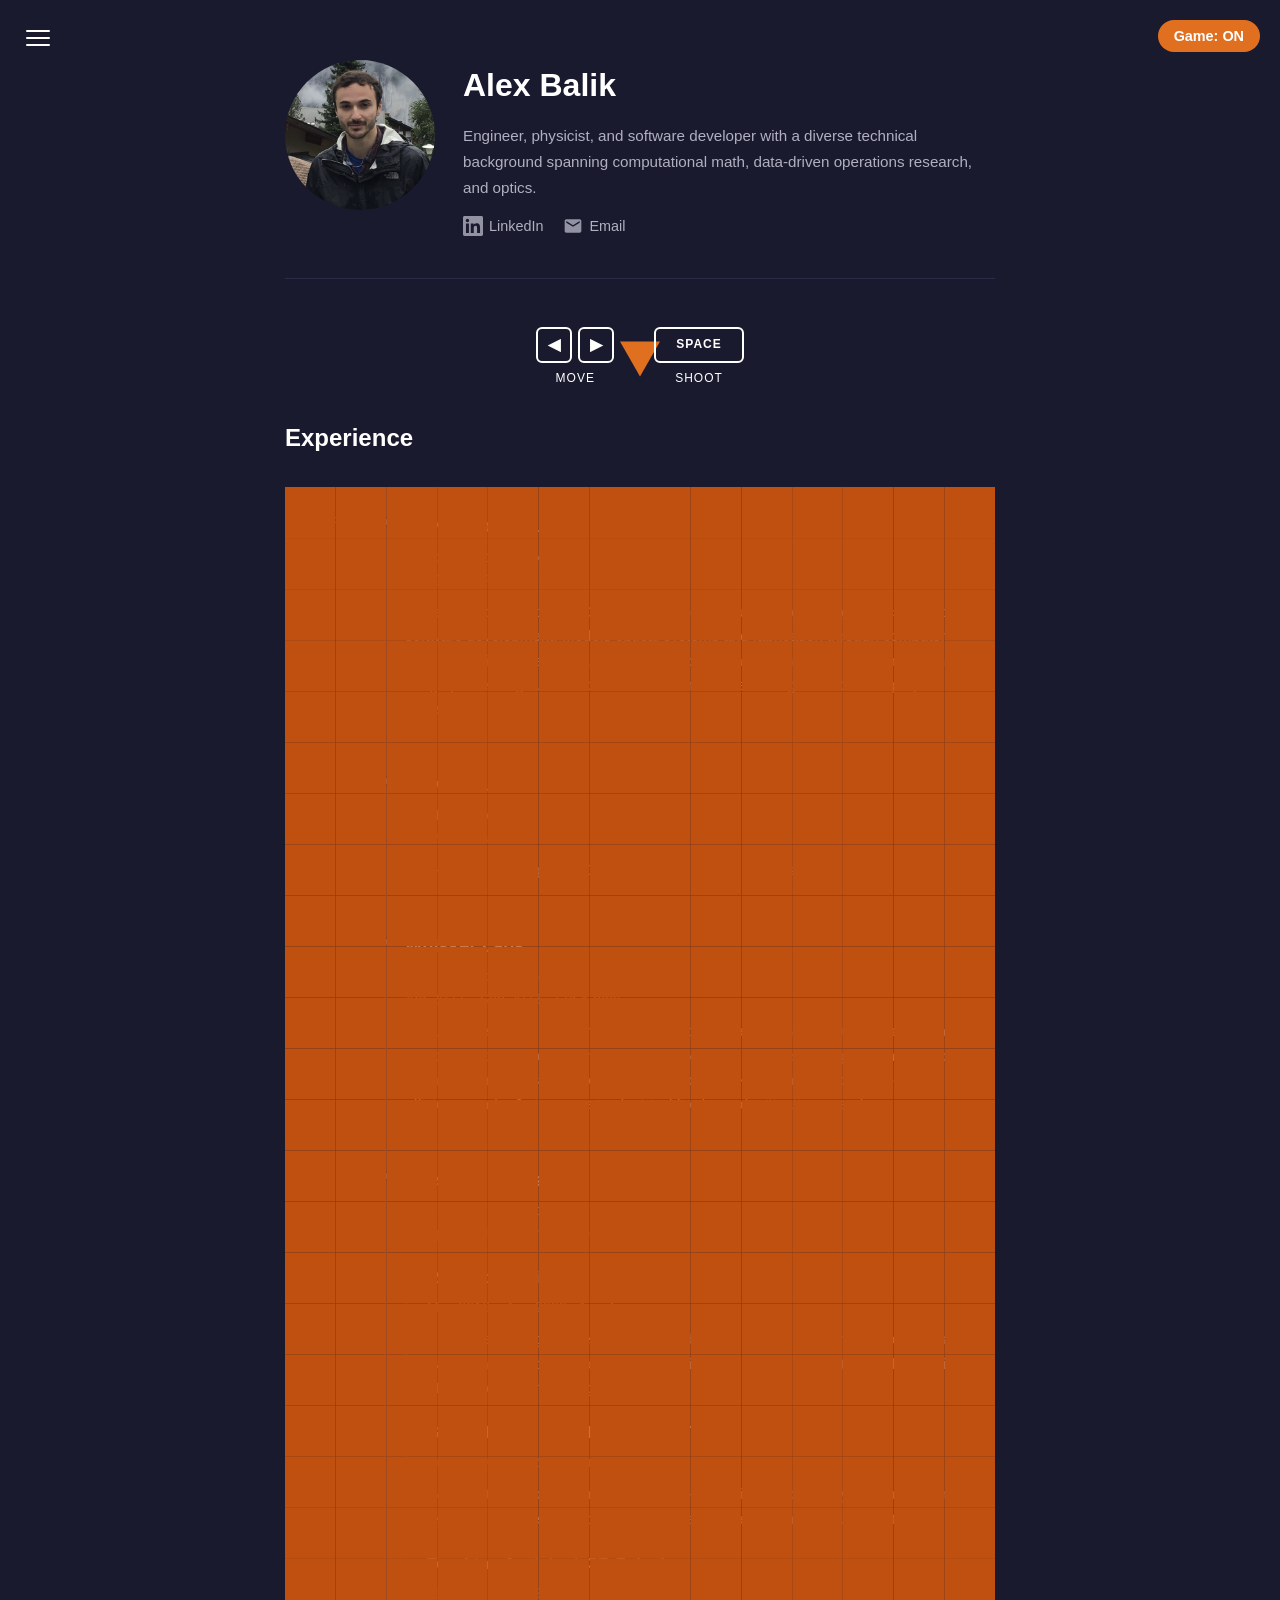
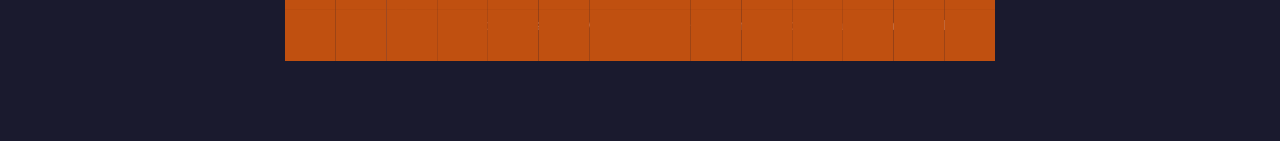
==== experience.html @ 6d2253fe "Update site navigation and add Projects/Experience pages Made-with: Cursor" ====
<!DOCTYPE html>
<html lang="en">
<head>
    <meta charset="UTF-8">
    <meta name="viewport" content="width=device-width, initial-scale=1.0">
    <title>Alex Balik — Experience</title>
    <link rel="stylesheet" href="styles.css">
</head>
<body>
    <nav class="nav">
        <button class="hamburger" id="hamburger" aria-label="Menu">
            <span></span>
            <span></span>
            <span></span>
        </button>
        <div class="nav-dropdown" id="nav-dropdown">
            <a href="about.html">About</a>
            <a href="projects.html">Projects</a>
            <a href="experience.html" class="active">Experience</a>
        </div>
    </nav>

    <button id="game-toggle" class="game-toggle">Game: ON</button>

    <main class="container">
        <header class="hero">
            <div class="hero-photo">
                <img src="alex-photo.png" alt="Alex Balik" class="photo">
            </div>
            <div class="hero-info">
                <h1 class="hero-name">Alex Balik</h1>
                <p class="hero-summary">Engineer, physicist, and software developer with a diverse technical background spanning computational math, data-driven operations research, and optics.</p>
                <div class="hero-links">
                    <a href="https://linkedin.com/in/alexanderbalik" target="_blank" class="hero-link">
                        <svg width="20" height="20" viewBox="0 0 24 24" fill="currentColor"><path d="M20.447 20.452h-3.554v-5.569c0-1.328-.027-3.037-1.852-3.037-1.853 0-2.136 1.445-2.136 2.939v5.667H9.351V9h3.414v1.561h.046c.477-.9 1.637-1.85 3.37-1.85 3.601 0 4.267 2.37 4.267 5.455v6.286zM5.337 7.433a2.062 2.062 0 01-2.063-2.065 2.064 2.064 0 112.063 2.065zm1.782 13.019H3.555V9h3.564v11.452zM22.225 0H1.771C.792 0 0 .774 0 1.729v20.542C0 23.227.792 24 1.771 24h20.451C23.2 24 24 23.227 24 22.271V1.729C24 .774 23.2 0 22.222 0h.003z"/></svg>
                        LinkedIn
                    </a>
                    <a href="https://mail.google.com/mail/?view=cm&to=alex1balik@gmail.com" target="_blank" class="hero-link">
                        <svg width="20" height="20" viewBox="0 0 24 24" fill="currentColor"><path d="M20 4H4c-1.1 0-2 .9-2 2v12c0 1.1.9 2 2 2h16c1.1 0 2-.9 2-2V6c0-1.1-.9-2-2-2zm0 4l-8 5-8-5V6l8 5 8-5v2z"/></svg>
                        Email
                    </a>
                </div>
            </div>
        </header>

        <hr class="divider">

        <div id="game-area" class="game-area">
            <div id="game-instructions" class="game-instructions">
                <div class="controls-group">
                    <div class="control">
                        <div class="key-row">
                            <span class="key arrow">&#9664;</span>
                            <span class="key arrow">&#9654;</span>
                        </div>
                        <span class="control-label">move</span>
                    </div>
                    <div class="control">
                        <span class="key spacebar">space</span>
                        <span class="control-label">shoot</span>
                    </div>
                </div>
            </div>
            <canvas id="game-canvas-triangle"></canvas>
        </div>

        <h2 class="section-title">Experience</h2>

        <div id="experience-wrapper" class="experience-wrapper">
            <section id="experience" class="experience timeline">
                <article class="entry timeline-item">
                    <span class="timeline-date">2024 – Present</span>
                    <div class="timeline-dot"></div>
                    <div class="timeline-content">
                        <h3>ARKA Group, LP</h3>
                        <p class="role">Optical Strategy & Analysis Engineer II</p>
                        <p class="date">Feb 2024 – Present · 2 yrs 2 mos</p>
                        <p class="blurb">Writes Python scripts and C# programs to drive automation through optical fabrication software development. Models optical systems and fabrication through computer simulations in Mathematica, drawing on a deep understanding of optical mechanics and image processing. Uses Git with the command line to stage and commit projects to repositories.</p>
                    </div>
                </article>

                <article class="entry timeline-item">
                    <span class="timeline-date">2023 – 2024</span>
                    <div class="timeline-dot"></div>
                    <div class="timeline-content">
                        <h3>Private Tutor</h3>
                        <p class="role">Self Employed · Freelance</p>
                        <p class="date">Oct 2023 – Jan 2024 · 4 mos</p>
                        <p class="blurb">One-on-one tutoring up to Calculus III and college physics.</p>
                    </div>
                </article>

                <article class="entry timeline-item">
                    <span class="timeline-date">2022 – 2023</span>
                    <div class="timeline-dot"></div>
                    <div class="timeline-content">
                        <h3>Whisker Labs</h3>
                        <p class="role">Technical Operations Engineer</p>
                        <p class="date">Apr 2022 – Sep 2023 · 1 yr 6 mos</p>
                        <p class="blurb">Created a research topic on the nature of outlet electrical arcing, used that research to create new processes for time series analysis and troubleshooting, and managed a team of 6 engineers. New processes led to an 82% increase in troubleshooting efficiency and a 6x increase in electrical fire hazard mitigation speed.</p>
                    </div>
                </article>

                <article class="entry timeline-item">
                    <span class="timeline-date">2019 – 2020</span>
                    <div class="timeline-dot"></div>
                    <div class="timeline-content">
                        <h3>Hofstra University</h3>
                        <p class="role">Part-time · 1 yr 8 mos</p>
                        <p class="date">Hempstead, New York, United States</p>

                        <div class="sub-role">
                            <h4>Research Assistant</h4>
                            <p class="date">May 2019 – Aug 2020 · 1 yr 4 mos</p>
                            <p class="blurb">Numerically integrated expressions at different energy values to explore a phase transition in the context of general relativity (numerical integration performed in Maple programming language).</p>
                        </div>

                        <div class="sub-role">
                            <h4>General Physics and Astronomy Tutor</h4>
                            <p class="date">Sep 2019 – Jan 2020 · 5 mos</p>
                            <p class="blurb">Group tutoring for algebra and calculus-based introductory physics and astronomy lectures/labs. Requested for private one-on-one tutoring by multiple students.</p>
                        </div>

                        <div class="sub-role">
                            <h4>Teaching Assistant, 3D Calculus</h4>
                            <p class="date">Jan 2019 – May 2019 · 5 mos</p>
                            <p class="blurb">Held office hours weekly to answer questions from students taking Calculus III.</p>
                        </div>
                    </div>
                </article>
            </section>
            <canvas id="game-canvas"></canvas>
        </div>
    </main>

    <script src="summary.js"></script>
    <script src="game.js"></script>
    <script src="nav.js"></script>
</body>
</html>
---- styles.css ----
* {
    margin: 0;
    padding: 0;
    box-sizing: border-box;
}

body {
    background: #1a1a2e;
    color: #e0e0e0;
    font-family: -apple-system, BlinkMacSystemFont, 'Segoe UI', Helvetica, Arial, sans-serif;
    line-height: 1.6;
}

/* ---- Navigation ---- */
.nav {
    position: fixed;
    top: 20px;
    left: 20px;
    z-index: 1000;
}

.hamburger {
    display: flex;
    flex-direction: column;
    justify-content: center;
    gap: 5px;
    width: 36px;
    height: 36px;
    background: none;
    border: none;
    cursor: pointer;
    padding: 6px;
}

.hamburger span {
    display: block;
    width: 100%;
    height: 2px;
    background: #ffffff;
    border-radius: 1px;
    transition: transform 0.3s, opacity 0.3s;
}

.hamburger.open span:nth-child(1) {
    transform: translateY(7px) rotate(45deg);
}

.hamburger.open span:nth-child(2) {
    opacity: 0;
}

.hamburger.open span:nth-child(3) {
    transform: translateY(-7px) rotate(-45deg);
}

.nav-dropdown {
    display: none;
    position: absolute;
    top: 44px;
    left: 0;
    background: #2a2a4a;
    border-radius: 8px;
    padding: 8px 0;
    min-width: 150px;
    box-shadow: 0 4px 20px rgba(0, 0, 0, 0.4);
}

.nav-dropdown.open {
    display: block;
}

.nav-dropdown a {
    display: block;
    padding: 10px 20px;
    color: #b0b0c0;
    text-decoration: none;
    font-size: 0.95rem;
    transition: background 0.2s, color 0.2s;
}

.nav-dropdown a:hover {
    background: #3a3a5a;
    color: #ffffff;
}

.nav-dropdown a.active {
    color: #e07020;
}

.container {
    max-width: 750px;
    margin: 0 auto;
    padding: 60px 20px 80px;
}

/* ---- Hero header ---- */
.hero {
    display: flex;
    align-items: flex-start;
    gap: 28px;
    margin-bottom: 40px;
}

.hero-photo {
    flex-shrink: 0;
    width: 150px;
    height: 150px;
    border-radius: 50%;
    overflow: hidden;
}

.photo {
    width: 100%;
    height: 100%;
    object-fit: cover;
    object-position: center 30%;
    transform: scale(1.5);
}

.hero-info {
    flex: 1;
}

.hero-name {
    font-size: 2rem;
    color: #ffffff;
    margin-bottom: 12px;
}

.hero-summary {
    color: #b0b0c0;
    font-size: 0.95rem;
    line-height: 1.7;
}

.hero-links {
    display: flex;
    gap: 20px;
    margin-top: 14px;
}

.hero-link {
    display: inline-flex;
    align-items: center;
    gap: 6px;
    color: #b0b0c0;
    text-decoration: none;
    font-size: 0.9rem;
    transition: color 0.2s;
}

.hero-link:hover {
    color: #ffffff;
}

.hero-link svg {
    opacity: 0.8;
}

.hero-link:hover svg {
    opacity: 1;
}

.divider {
    border: none;
    border-top: 1px solid #2a2a4a;
    margin-bottom: 40px;
}

/* ---- Section title ---- */
.section-title {
    font-size: 1.5rem;
    color: #ffffff;
    margin-bottom: 30px;
}

/* ---- Game area — triangle canvas above the heading ---- */
.game-area {
    position: relative;
    height: 80px;
    margin-bottom: 20px;
}

.game-area.hidden {
    visibility: hidden;
}

#game-canvas-triangle {
    display: block;
    position: absolute;
    top: 0;
    left: 0;
    width: 100%;
    height: 100%;
    z-index: 10;
}

/* ---- Experience wrapper ---- */
.experience-wrapper {
    position: relative;
}

.experience {
    position: relative;
}

/* ---- Timeline ---- */
.timeline {
    position: relative;
    padding-left: 120px;
}

/* Vertical line */
.timeline::before {
    content: '';
    position: absolute;
    left: 100px;
    top: 0;
    bottom: 0;
    width: 2px;
    background: #3a3a5a;
}

.timeline-item {
    position: relative;
    padding: 24px 0;
    border-bottom: none;
}

.timeline-item:last-child {
    border-bottom: none;
}

/* Date label on the left */
.timeline-date {
    position: absolute;
    left: -120px;
    top: 26px;
    width: 90px;
    text-align: right;
    color: #808099;
    font-size: 0.8rem;
    line-height: 1.4;
}

/* Dot on the timeline */
.timeline-dot {
    position: absolute;
    left: -24px;
    top: 30px;
    width: 10px;
    height: 10px;
    border-radius: 50%;
    background: #808099;
    border: 2px solid #1a1a2e;
}

/* Content to the right of the line */
.timeline-content {
    padding-left: 0;
}

.timeline-content h3 {
    font-size: 1.15rem;
    color: #ffffff;
    margin-bottom: 4px;
}

.timeline-content h4 {
    font-size: 1.05rem;
    color: #ffffff;
    margin-bottom: 4px;
}

.role {
    color: #b0b0c0;
    font-size: 0.95rem;
}

.date {
    color: #808099;
    font-size: 0.9rem;
    margin-bottom: 8px;
}

.blurb {
    color: #c0c0d0;
    font-size: 0.95rem;
    margin-top: 8px;
}

.sub-role {
    margin-top: 20px;
    padding-left: 20px;
    border-left: 2px solid #3a3a5a;
}

/* ---- Game toggle button ---- */
.game-toggle {
    position: fixed;
    top: 20px;
    right: 20px;
    z-index: 1000;
    background: #e07020;
    color: #fff;
    border: none;
    padding: 8px 16px;
    border-radius: 20px;
    font-size: 0.9rem;
    font-weight: 600;
    cursor: pointer;
    transition: background 0.2s;
}

.game-toggle:hover {
    background: #c06018;
}

.game-toggle.off {
    background: #3a3a5a;
}

/* ---- Game instructions ---- */
.game-instructions {
    text-align: center;
    padding: 8px 0 12px;
    position: relative;
    z-index: 20;
}

.controls-group {
    display: flex;
    justify-content: center;
    align-items: flex-start;
    gap: 40px;
}

.control {
    display: flex;
    flex-direction: column;
    align-items: center;
    gap: 6px;
}

.key-row {
    display: flex;
    gap: 6px;
}

.key {
    display: inline-flex;
    align-items: center;
    justify-content: center;
    background: transparent;
    border: 2px solid #ffffff;
    border-radius: 6px;
    color: #ffffff;
    font-weight: 600;
    min-width: 36px;
    height: 36px;
    font-size: 0.85rem;
}

.key.arrow {
    width: 36px;
    font-size: 1rem;
}

.key.spacebar {
    padding: 0 20px;
    font-size: 0.75rem;
    text-transform: uppercase;
    letter-spacing: 1px;
}

.control-label {
    color: #ffffff;
    font-size: 0.75rem;
    text-transform: uppercase;
    letter-spacing: 1px;
}

/* ---- Block canvas overlay ---- */
#game-canvas {
    display: block;
    position: absolute;
    top: 0;
    left: 0;
    z-index: 10;
    pointer-events: none;
}

/* ---- About page ---- */
.about-content {
    max-width: 650px;
}

.about-content p {
    color: #e0e0e0;
    font-size: 1.1rem;
    line-height: 1.8;
    margin-bottom: 20px;
}

/* ---- About subheaders ---- */
.about-subheader {
    color: #ffffff;
    font-size: 1.1rem;
    font-weight: 700;
    margin: 0 0 10px;
}

/* All paragraphs share the same size now, so no special case for the first one */

/* ---- Projects page ---- */
.projects-list {
    display: flex;
    flex-direction: column;
    gap: 20px;
}

.project-item {
    background: #22223f;
    border: 1px solid #34345a;
    border-radius: 10px;
    padding: 18px;
}

.project-item h3 {
    color: #ffffff;
    font-size: 1.1rem;
    margin-bottom: 8px;
}

.project-item h3 a {
    color: #ffffff;
    text-decoration: none;
}

.project-item h3 a:hover {
    text-decoration: underline;
    color: #e07020;
}

/* ---- Responsive layout ---- */
@media (max-width: 768px) {
    body {
        line-height: 1.5;
    }

    .container {
        padding: 80px 16px 60px;
    }

    .nav {
        top: 12px;
        left: 12px;
    }

    .game-toggle {
        top: 12px;
        right: 12px;
        padding: 6px 12px;
        font-size: 0.8rem;
    }

    .hero {
        flex-direction: column;
        align-items: center;
        text-align: center;
        gap: 18px;
        margin-bottom: 28px;
    }

    .hero-photo {
        width: 130px;
        height: 130px;
    }

    .hero-info {
        width: 100%;
    }

    .hero-name {
        font-size: 1.7rem;
    }

    .hero-summary {
        font-size: 0.95rem;
    }

    .hero-links {
        flex-direction: column;
        align-items: center;
        gap: 10px;
    }

    .section-title {
        text-align: center;
        margin-bottom: 24px;
    }

    .game-area {
        height: 70px;
        margin-bottom: 16px;
    }

    .controls-group {
        flex-direction: column;
        gap: 10px;
    }

    /* Timeline: stack and remove large left gutter */
    .timeline {
        padding-left: 0;
    }

    .timeline::before {
        left: 18px;
    }

    .timeline-item {
        padding-left: 40px;
        padding-top: 18px;
        padding-bottom: 18px;
    }

    .timeline-date {
        position: static;
        display: block;
        margin-bottom: 4px;
        text-align: left;
    }

    .timeline-dot {
        left: 14px;
    }

    .timeline-content {
        padding-left: 0;
    }

    .sub-role {
        margin-top: 16px;
        padding-left: 14px;
    }

    .about-content {
        max-width: 100%;
    }

    .about-content p {
        font-size: 0.95rem;
    }

    .about-subheader {
        font-size: 0.95rem;
        margin: 0 0 8px;
    }

    .project-item {
        padding: 14px;
    }
}
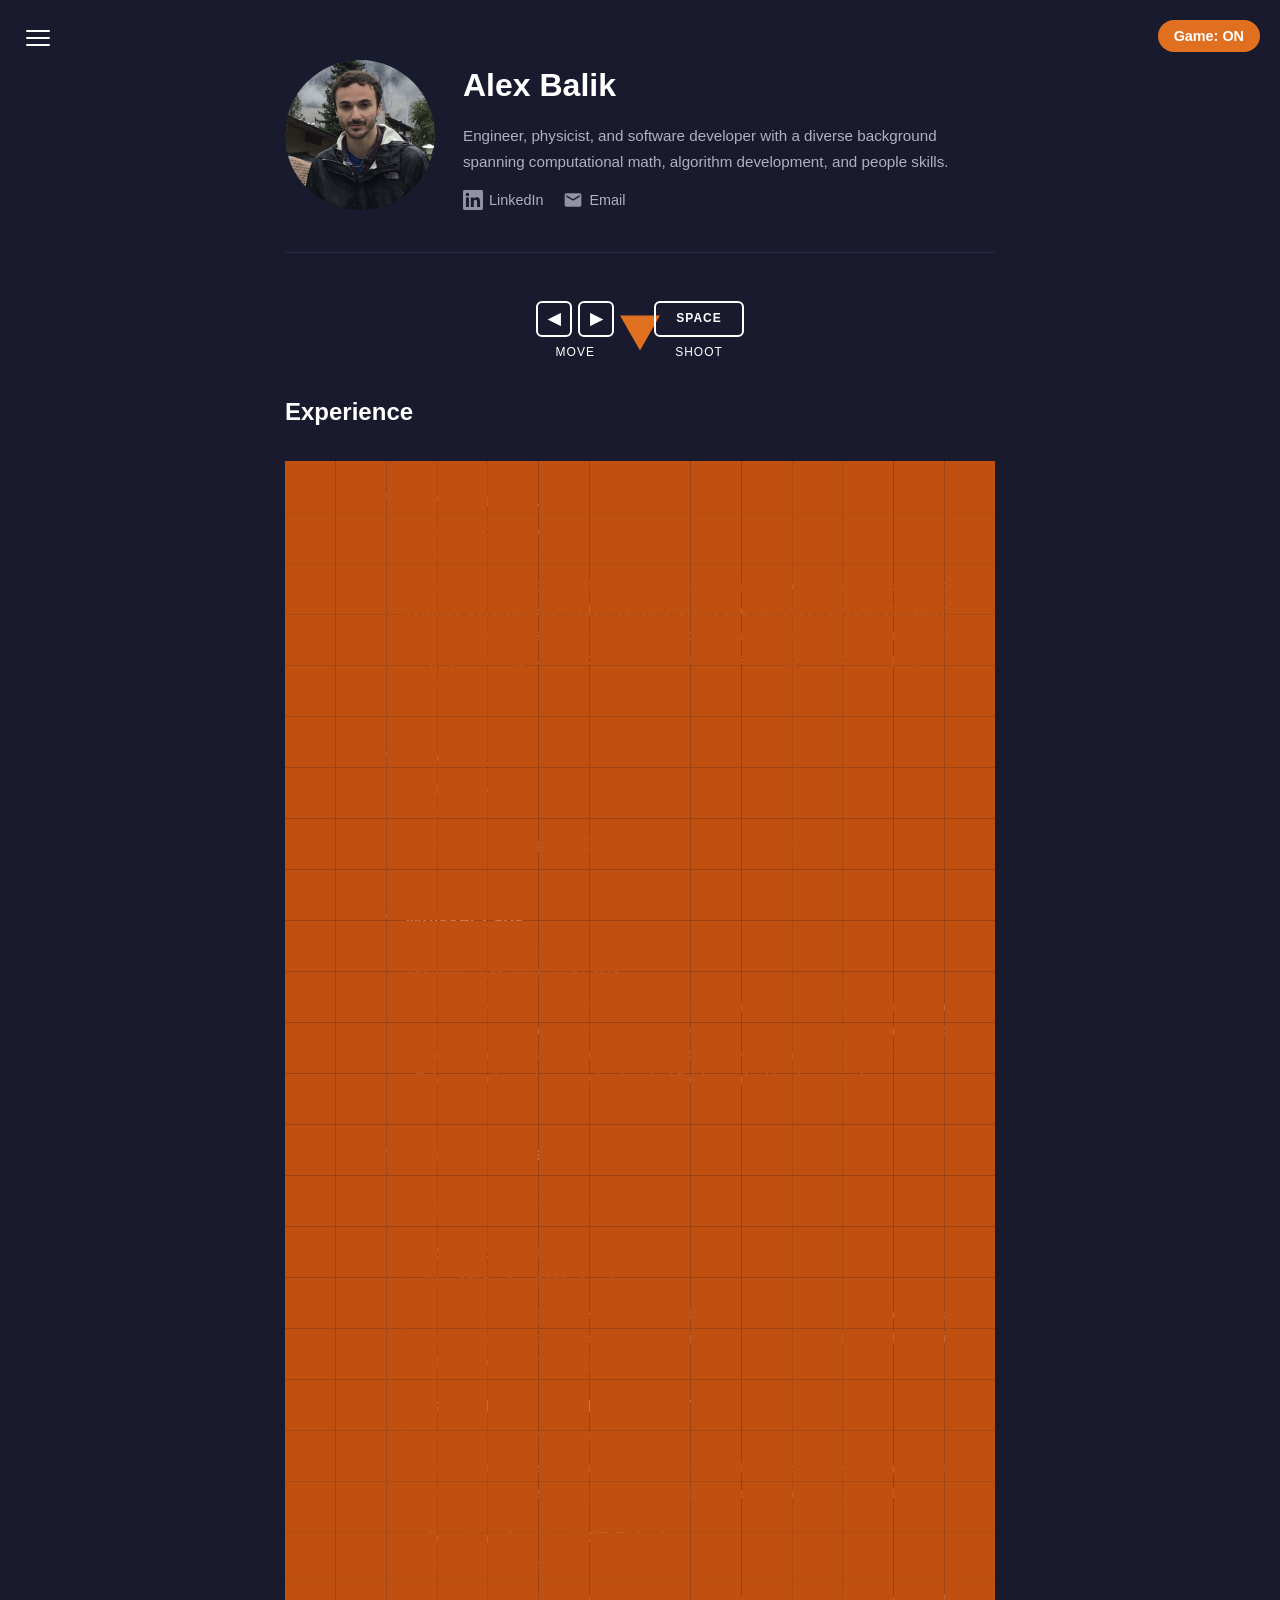
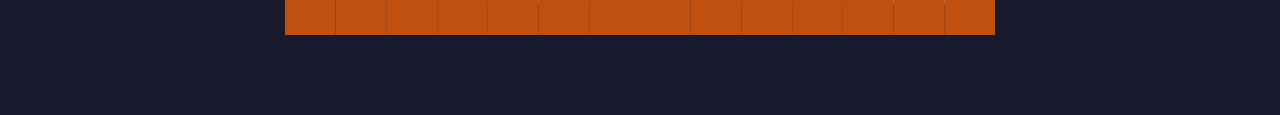
==== commit 585ebbd7: "About page update" ====
--- a/experience.html
+++ b/experience.html
@@ -29,7 +29,7 @@
             </div>
             <div class="hero-info">
                 <h1 class="hero-name">Alex Balik</h1>
-                <p class="hero-summary">Engineer, physicist, and software developer with a diverse technical background spanning computational math, data-driven operations research, and optics.</p>
+                <p class="hero-summary">Engineer, physicist, and software developer with a diverse background spanning computational math, alogorithm development, and people skills.</p>
                 <div class="hero-links">
                     <a href="https://linkedin.com/in/alexanderbalik" target="_blank" class="hero-link">
                         <svg width="20" height="20" viewBox="0 0 24 24" fill="currentColor"><path d="M20.447 20.452h-3.554v-5.569c0-1.328-.027-3.037-1.852-3.037-1.853 0-2.136 1.445-2.136 2.939v5.667H9.351V9h3.414v1.561h.046c.477-.9 1.637-1.85 3.37-1.85 3.601 0 4.267 2.37 4.267 5.455v6.286zM5.337 7.433a2.062 2.062 0 01-2.063-2.065 2.064 2.064 0 112.063 2.065zm1.782 13.019H3.555V9h3.564v11.452zM22.225 0H1.771C.792 0 0 .774 0 1.729v20.542C0 23.227.792 24 1.771 24h20.451C23.2 24 24 23.227 24 22.271V1.729C24 .774 23.2 0 22.222 0h.003z"/></svg>
